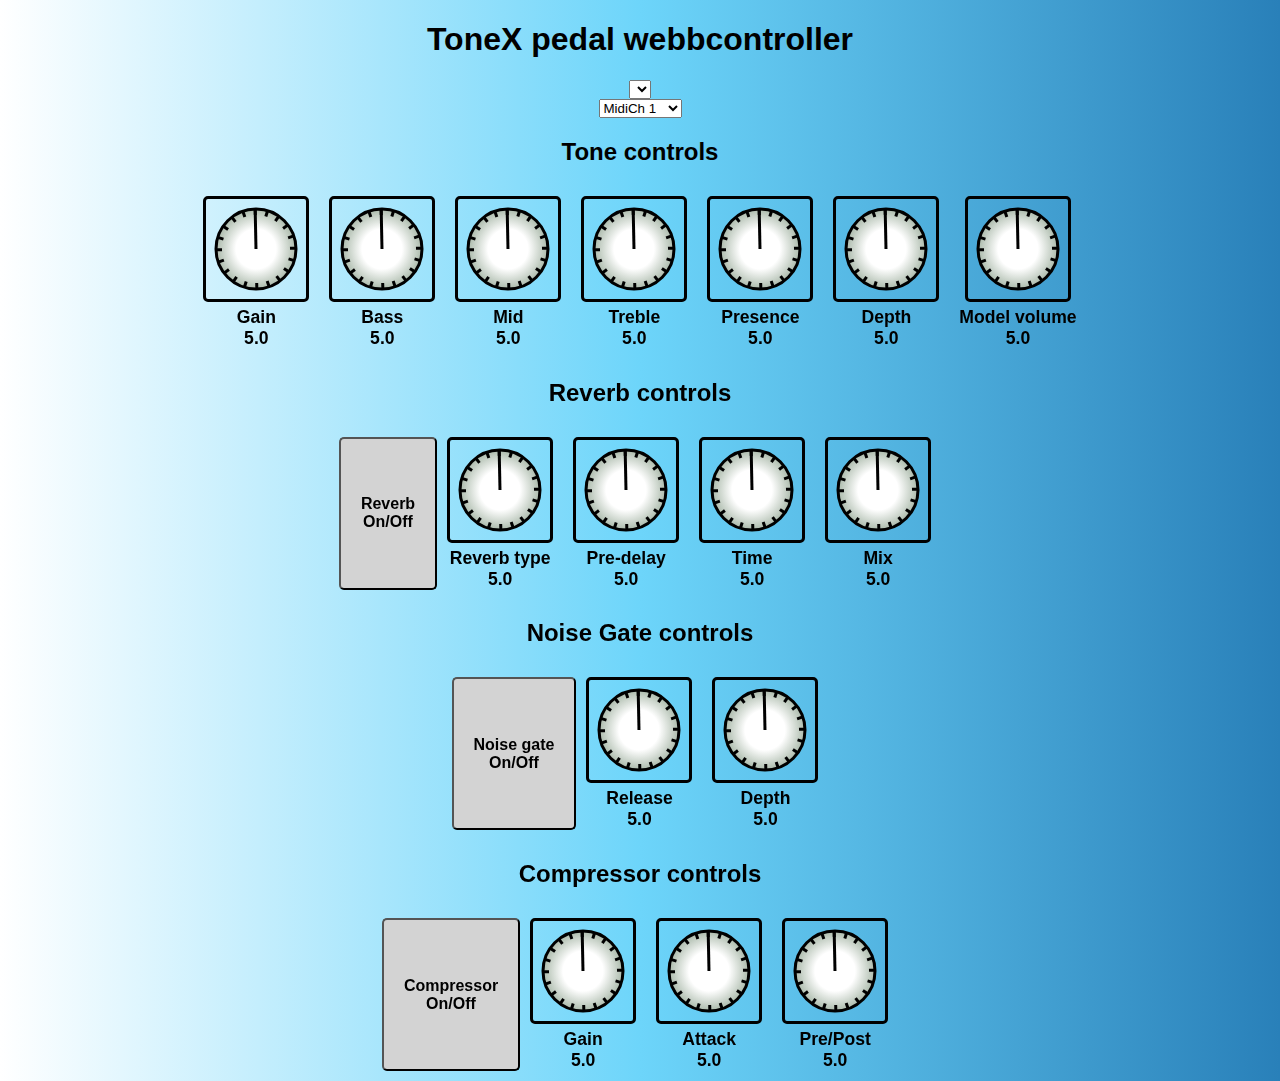
==== index.html @ 764e099e "Initial commit" ====
<!DOCTYPE html>
<html lang="sv">
<head>
    <meta charset="UTF-8">
    <meta name="viewport" content="width=device-width, initial-scale=1.0">
    <title>ToneX pedal webbcontroller</title>
    <style>
body {
    display: flex;
    flex-direction: column;
    align-items: center;
    justify-content: center;
    margin: 0;
    font-family: Arial, sans-serif;
    user-select: none;
    background: #2980B9;  /* fallback for old browsers */
background: -webkit-linear-gradient(to right, #FFFFFF, #6DD5FA, #2980B9);  /* Chrome 10-25, Safari 5.1-6 */
background: linear-gradient(to right, #FFFFFF, #6DD5FA, #2980B9); /* W3C, IE 10+/ Edge, Firefox 16+, Chrome 26+, Opera 12+, Safari 7+ */

}
h1 {
    font-size: 2em; /* Stor textstorlek */
    font-weight: bold; /* Fet text */
}
.row {
    display: flex;
    margin: 10px 0;
}
.knob-container {
    display: flex;
    flex-direction: column;
    align-items: center;
    margin: 0 10px;
}
.knob {
    border: 3px solid #000000;
    cursor: pointer;
    margin-bottom: 5px;
    border-radius: 5px;
}
.label {
    text-align: center;
              font-size: 1.1em; /* Stor textstorlek */
    font-weight: bold; /* Fet text */
}
    </style>
</head>
<body>
    <h1>ToneX pedal webbcontroller</h1>
    <select id="midi-outputs"></select>
    <select id="midi-channel">
        <!-- Kanalval från 1 till 16 -->
        <option value="0">MidiCh 1</option>
        <option value="1">MidiCh 2</option>
        <option value="2">MidiCh 3</option>
        <option value="3">MidiCh 4</option>
        <option value="4">MidiCh 5</option>
        <option value="5">MidiCh 6</option>
        <option value="6">MidiCh 7</option>
        <option value="7">MidiCh 8</option>
        <option value="8">MidiCh 9</option>
        <option value="9">MidiCh 10</option>
        <option value="10">MidiCh 11</option>
        <option value="11">MidiCh 12</option>
        <option value="12">MidiCh 13</option>
        <option value="13">MidiCh 14</option>
        <option value="14">MidiCh 15</option>
        <option value="15">MidiCh 16</option>
    </select>
<h2>Tone controls</h2>
    <div class="row" id="row1"></div>
<h2>Reverb controls</h2>
    <div class="row" id="row2"></div>
<h2>Noise Gate controls</h2>
    <div class="row" id="row3"></div>
<h2>Compressor controls</h2>
    <div class="row" id="row4"></div>
    <script src="app.js"></script>
</body>
</html>
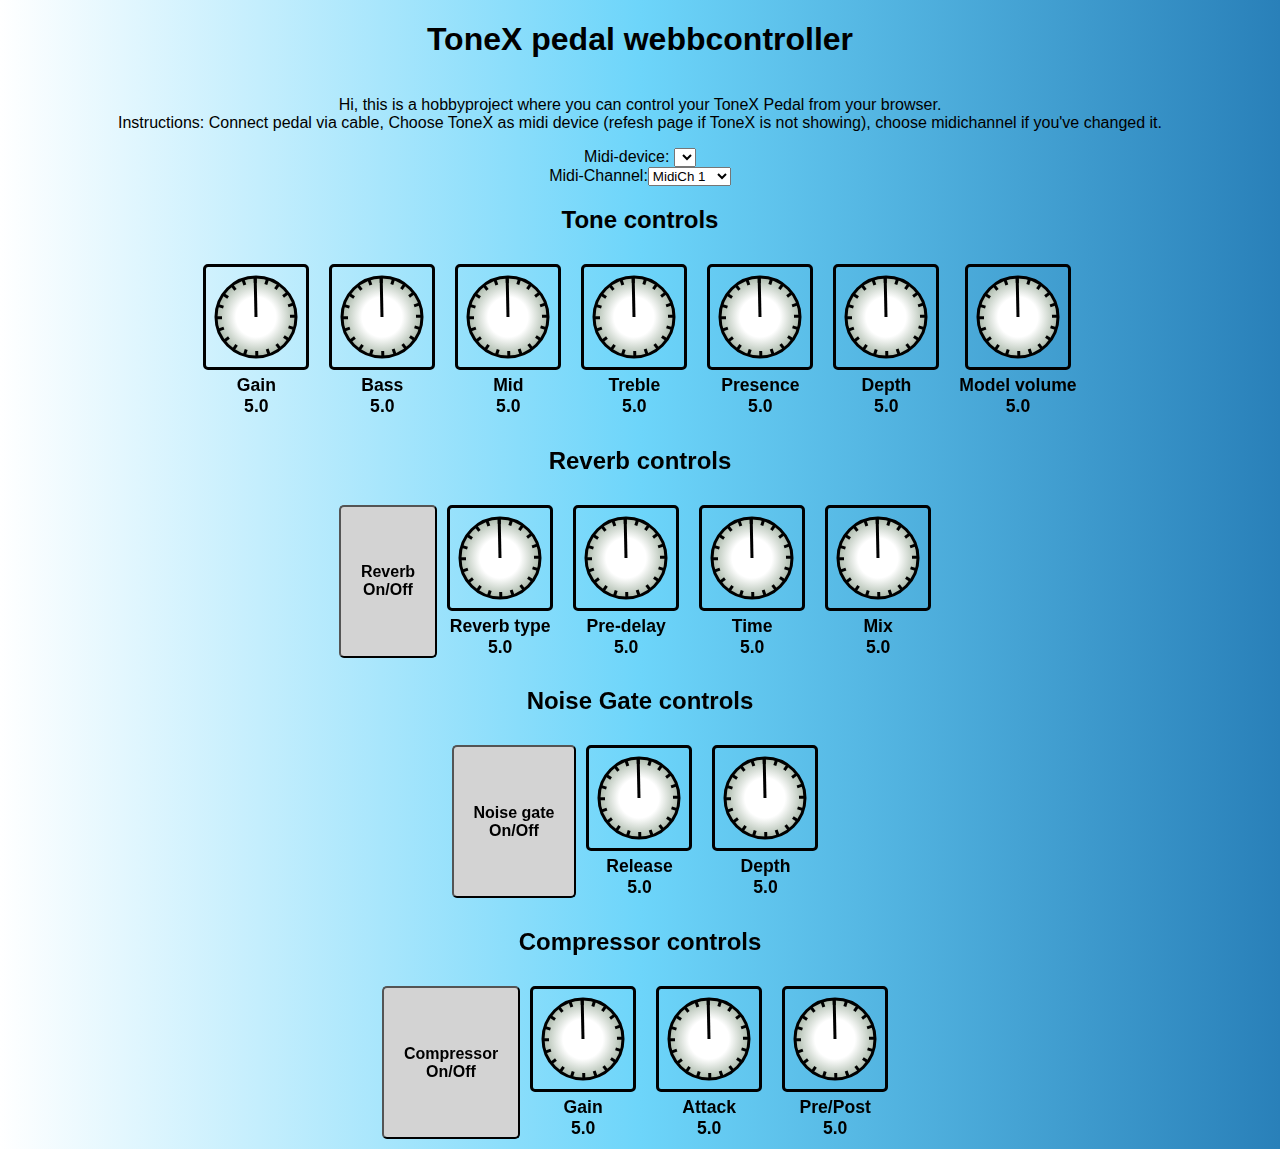
==== commit 2369de0a: "fix" ====
--- a/index.html
+++ b/index.html
@@ -3,7 +3,7 @@
 <head>
     <meta charset="UTF-8">
     <meta name="viewport" content="width=device-width, initial-scale=1.0">
-    <title>ToneX pedal webbcontroller</title>
+    <title>ToneX pedal webcontroller</title>
     <style>
 body {
     display: flex;
@@ -17,6 +17,10 @@
 background: -webkit-linear-gradient(to right, #FFFFFF, #6DD5FA, #2980B9);  /* Chrome 10-25, Safari 5.1-6 */
 background: linear-gradient(to right, #FFFFFF, #6DD5FA, #2980B9); /* W3C, IE 10+/ Edge, Firefox 16+, Chrome 26+, Opera 12+, Safari 7+ */
 
+}
+p {
+    align-items: center;
+    text-align: center;
 }
 h1 {
     font-size: 2em; /* Stor textstorlek */
@@ -47,8 +51,9 @@
 </head>
 <body>
     <h1>ToneX pedal webbcontroller</h1>
-    <select id="midi-outputs"></select>
-    <select id="midi-channel">
+    <p>Hi, this is a hobbyproject where you can control your ToneX Pedal from your browser. <br>Instructions: Connect pedal via cable, Choose ToneX as midi device (refesh page if ToneX is not showing), choose midichannel if you've changed it. </p>
+    <div>Midi-device: <select id="midi-outputs"></select> </div>
+    <div>Midi-Channel:<select id="midi-channel">
         <!-- Kanalval från 1 till 16 -->
         <option value="0">MidiCh 1</option>
         <option value="1">MidiCh 2</option>
@@ -66,7 +71,8 @@
         <option value="13">MidiCh 14</option>
         <option value="14">MidiCh 15</option>
         <option value="15">MidiCh 16</option>
-    </select>
+    </select></div>
+
 <h2>Tone controls</h2>
     <div class="row" id="row1"></div>
 <h2>Reverb controls</h2>
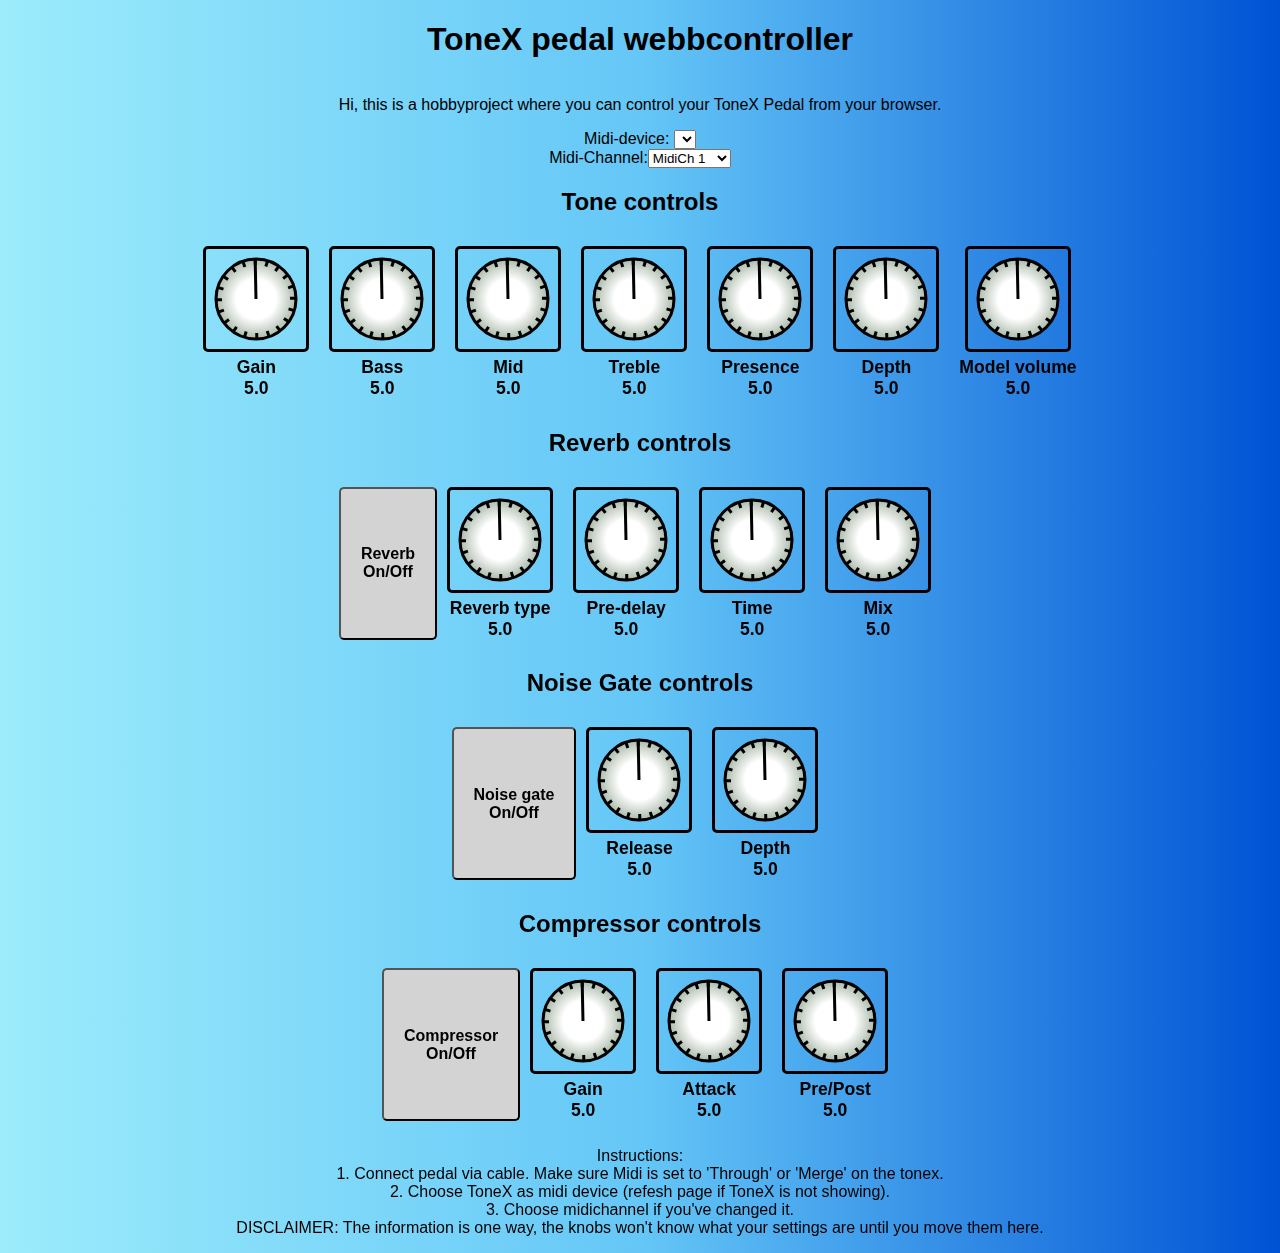
==== commit 88b8ca53: "Update index.html" ====
--- a/index.html
+++ b/index.html
@@ -14,8 +14,8 @@
     font-family: Arial, sans-serif;
     user-select: none;
     background: #2980B9;  /* fallback for old browsers */
-background: -webkit-linear-gradient(to right, #FFFFFF, #6DD5FA, #2980B9);  /* Chrome 10-25, Safari 5.1-6 */
-background: linear-gradient(to right, #FFFFFF, #6DD5FA, #2980B9); /* W3C, IE 10+/ Edge, Firefox 16+, Chrome 26+, Opera 12+, Safari 7+ */
+background: -webkit-linear-gradient(to right, #9cecfb, #65c7f7, #0052d4);  /* Chrome 10-25, Safari 5.1-6 */
+background: linear-gradient(to right, #9cecfb, #65c7f7, #0052d4); /* W3C, IE 10+/ Edge, Firefox 16+, Chrome 26+, Opera 12+, Safari 7+ */
 
 }
 p {
@@ -51,7 +51,7 @@
 </head>
 <body>
     <h1>ToneX pedal webbcontroller</h1>
-    <p>Hi, this is a hobbyproject where you can control your ToneX Pedal from your browser. <br>Instructions: Connect pedal via cable, Choose ToneX as midi device (refesh page if ToneX is not showing), choose midichannel if you've changed it. </p>
+    <p>Hi, this is a hobbyproject where you can control your ToneX Pedal from your browser.</p>
     <div>Midi-device: <select id="midi-outputs"></select> </div>
     <div>Midi-Channel:<select id="midi-channel">
         <!-- Kanalval från 1 till 16 -->
@@ -81,6 +81,12 @@
     <div class="row" id="row3"></div>
 <h2>Compressor controls</h2>
     <div class="row" id="row4"></div>
+
+    <p> Instructions: 
+        <br>1. Connect pedal via cable. Make sure Midi is set to 'Through' or 'Merge' on the tonex.
+        <br>2. Choose ToneX as midi device (refesh page if ToneX is not showing).
+        <br>3. Choose midichannel if you've changed it.
+        <br>DISCLAIMER: The information is one way, the knobs won't know what your settings are until you move them here.  </p>
     <script src="app.js"></script>
 </body>
 </html>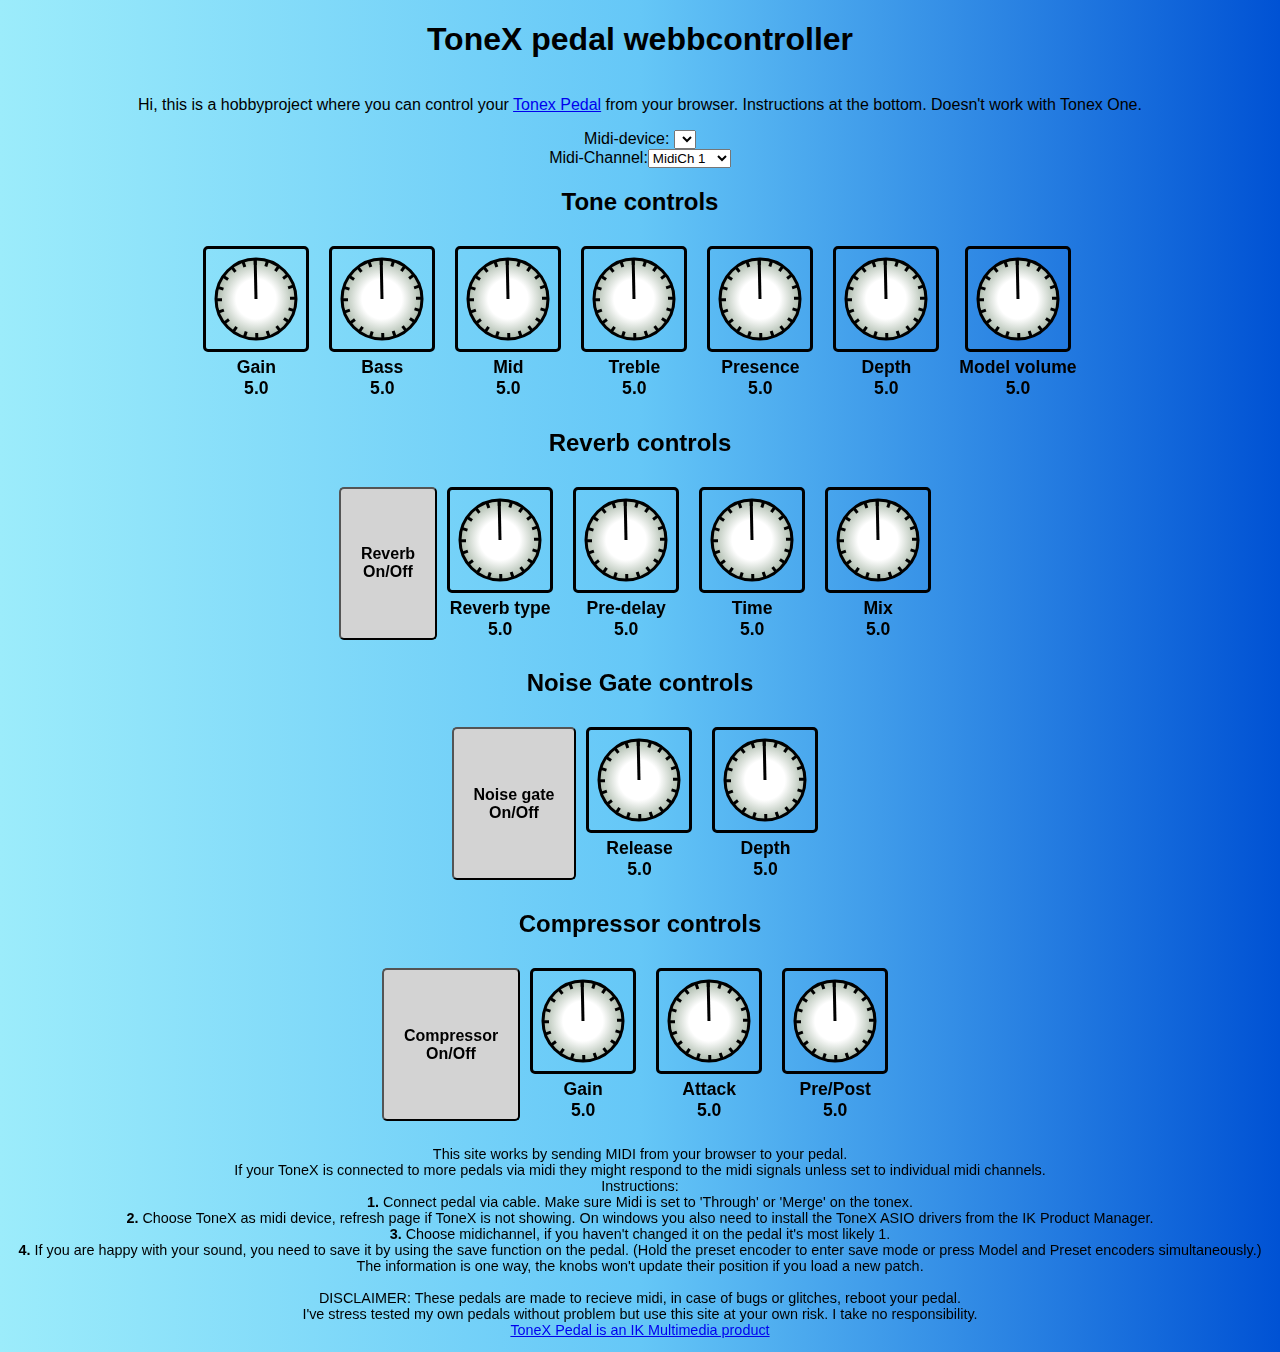
==== commit decc28a9: "Random stuff update" ====
--- a/index.html
+++ b/index.html
@@ -4,54 +4,28 @@
     <meta charset="UTF-8">
     <meta name="viewport" content="width=device-width, initial-scale=1.0">
     <title>ToneX pedal webcontroller</title>
-    <style>
-body {
-    display: flex;
-    flex-direction: column;
-    align-items: center;
-    justify-content: center;
-    margin: 0;
-    font-family: Arial, sans-serif;
-    user-select: none;
-    background: #2980B9;  /* fallback for old browsers */
-background: -webkit-linear-gradient(to right, #9cecfb, #65c7f7, #0052d4);  /* Chrome 10-25, Safari 5.1-6 */
-background: linear-gradient(to right, #9cecfb, #65c7f7, #0052d4); /* W3C, IE 10+/ Edge, Firefox 16+, Chrome 26+, Opera 12+, Safari 7+ */
-
-}
-p {
-    align-items: center;
-    text-align: center;
-}
-h1 {
-    font-size: 2em; /* Stor textstorlek */
-    font-weight: bold; /* Fet text */
-}
-.row {
-    display: flex;
-    margin: 10px 0;
-}
-.knob-container {
-    display: flex;
-    flex-direction: column;
-    align-items: center;
-    margin: 0 10px;
-}
-.knob {
-    border: 3px solid #000000;
-    cursor: pointer;
-    margin-bottom: 5px;
-    border-radius: 5px;
-}
-.label {
-    text-align: center;
-              font-size: 1.1em; /* Stor textstorlek */
-    font-weight: bold; /* Fet text */
-}
-    </style>
+    <link href="style.css" rel="stylesheet" type="text/css" />
+    <link
+    rel="apple-touch-icon"
+    sizes="180x180"
+    href="png/apple-touch-icon.png"
+  />
+  <link
+    rel="icon"
+    type="image/png"
+    sizes="32x32"
+    href="png/favicon-32x32.png"
+  />
+  <link
+    rel="icon"
+    type="image/png"
+    sizes="16x16"
+    href="png/favicon-16x16.png"
+  />
 </head>
 <body>
     <h1>ToneX pedal webbcontroller</h1>
-    <p>Hi, this is a hobbyproject where you can control your ToneX Pedal from your browser.</p>
+    <p>Hi, this is a hobbyproject where you can control your <a href="https://www.ikmultimedia.com/products/tonexpedal/">Tonex Pedal</a> from your browser. Instructions at the bottom. Doesn't work with Tonex One.</p>
     <div>Midi-device: <select id="midi-outputs"></select> </div>
     <div>Midi-Channel:<select id="midi-channel">
         <!-- Kanalval från 1 till 16 -->
@@ -82,11 +56,18 @@
 <h2>Compressor controls</h2>
     <div class="row" id="row4"></div>
 
-    <p> Instructions: 
-        <br>1. Connect pedal via cable. Make sure Midi is set to 'Through' or 'Merge' on the tonex.
-        <br>2. Choose ToneX as midi device (refesh page if ToneX is not showing).
-        <br>3. Choose midichannel if you've changed it.
-        <br>DISCLAIMER: The information is one way, the knobs won't know what your settings are until you move them here.  </p>
+    <p class="bottomText"> This site works by sending MIDI from your browser to your pedal. 
+        <br>If your ToneX is connected to more pedals via midi they might respond to the midi signals unless set to individual midi channels.
+        <br>Instructions: 
+        <br><b>1.</b> Connect pedal via cable. Make sure Midi is set to 'Through' or 'Merge' on the tonex.
+        <br><b>2.</b> Choose ToneX as midi device, refresh page if ToneX is not showing. On windows you also need to install the ToneX ASIO drivers from the IK Product Manager.
+        <br><b>3.</b> Choose midichannel, if you haven't changed it on the pedal it's most likely 1.
+        <br><b>4.</b> If you are happy with your sound, you need to save it by using the save function on the pedal. (Hold the preset encoder to enter save mode or press Model and Preset encoders simultaneously.)
+        <br>The information is one way, the knobs won't update their position if you load a new patch. 
+        <br>
+        <br>DISCLAIMER: These pedals are made to recieve midi, in case of bugs or glitches, reboot your pedal. 
+        <br>I've stress tested my own pedals without problem but use this site at your own risk. I take no responsibility. 
+        <br><a href="https://www.ikmultimedia.com/">ToneX Pedal is an IK Multimedia product</a></p>
     <script src="app.js"></script>
 </body>
 </html>--- a/style.css
+++ b/style.css
@@ -0,0 +1,48 @@
+body {
+    display: flex;
+    flex-direction: column;
+    align-items: center;
+    justify-content: center;
+    margin: 0;
+    font-family: Arial, sans-serif;
+    user-select: none;
+    background: #2980B9;  /* fallback for old browsers */
+background: -webkit-linear-gradient(to right, #9cecfb, #65c7f7, #0052d4);  /* Chrome 10-25, Safari 5.1-6 */
+background: linear-gradient(to right, #9cecfb, #65c7f7, #0052d4); /* W3C, IE 10+/ Edge, Firefox 16+, Chrome 26+, Opera 12+, Safari 7+ */
+
+}
+p {
+    align-items: center;
+    text-align: center;
+}
+h1 {
+    font-size: 2em; /* Stor textstorlek */
+    font-weight: bold; /* Fet text */
+}
+.row {
+    display: flex;
+    margin: 10px 0;
+}
+.knob-container {
+    display: flex;
+    flex-direction: column;
+    align-items: center;
+    margin: 0 10px;
+}
+.knob {
+    border: 3px solid #000000;
+    cursor: pointer;
+    margin-bottom: 5px;
+    border-radius: 5px;
+}
+.label {
+    text-align: center;
+              font-size: 1.1em; /* Stor textstorlek */
+    font-weight: bold; /* Fet text */
+}
+.bottomText {
+    text-align: center;
+    font-size: 0.9em; /* Stor textstorlek */
+
+
+}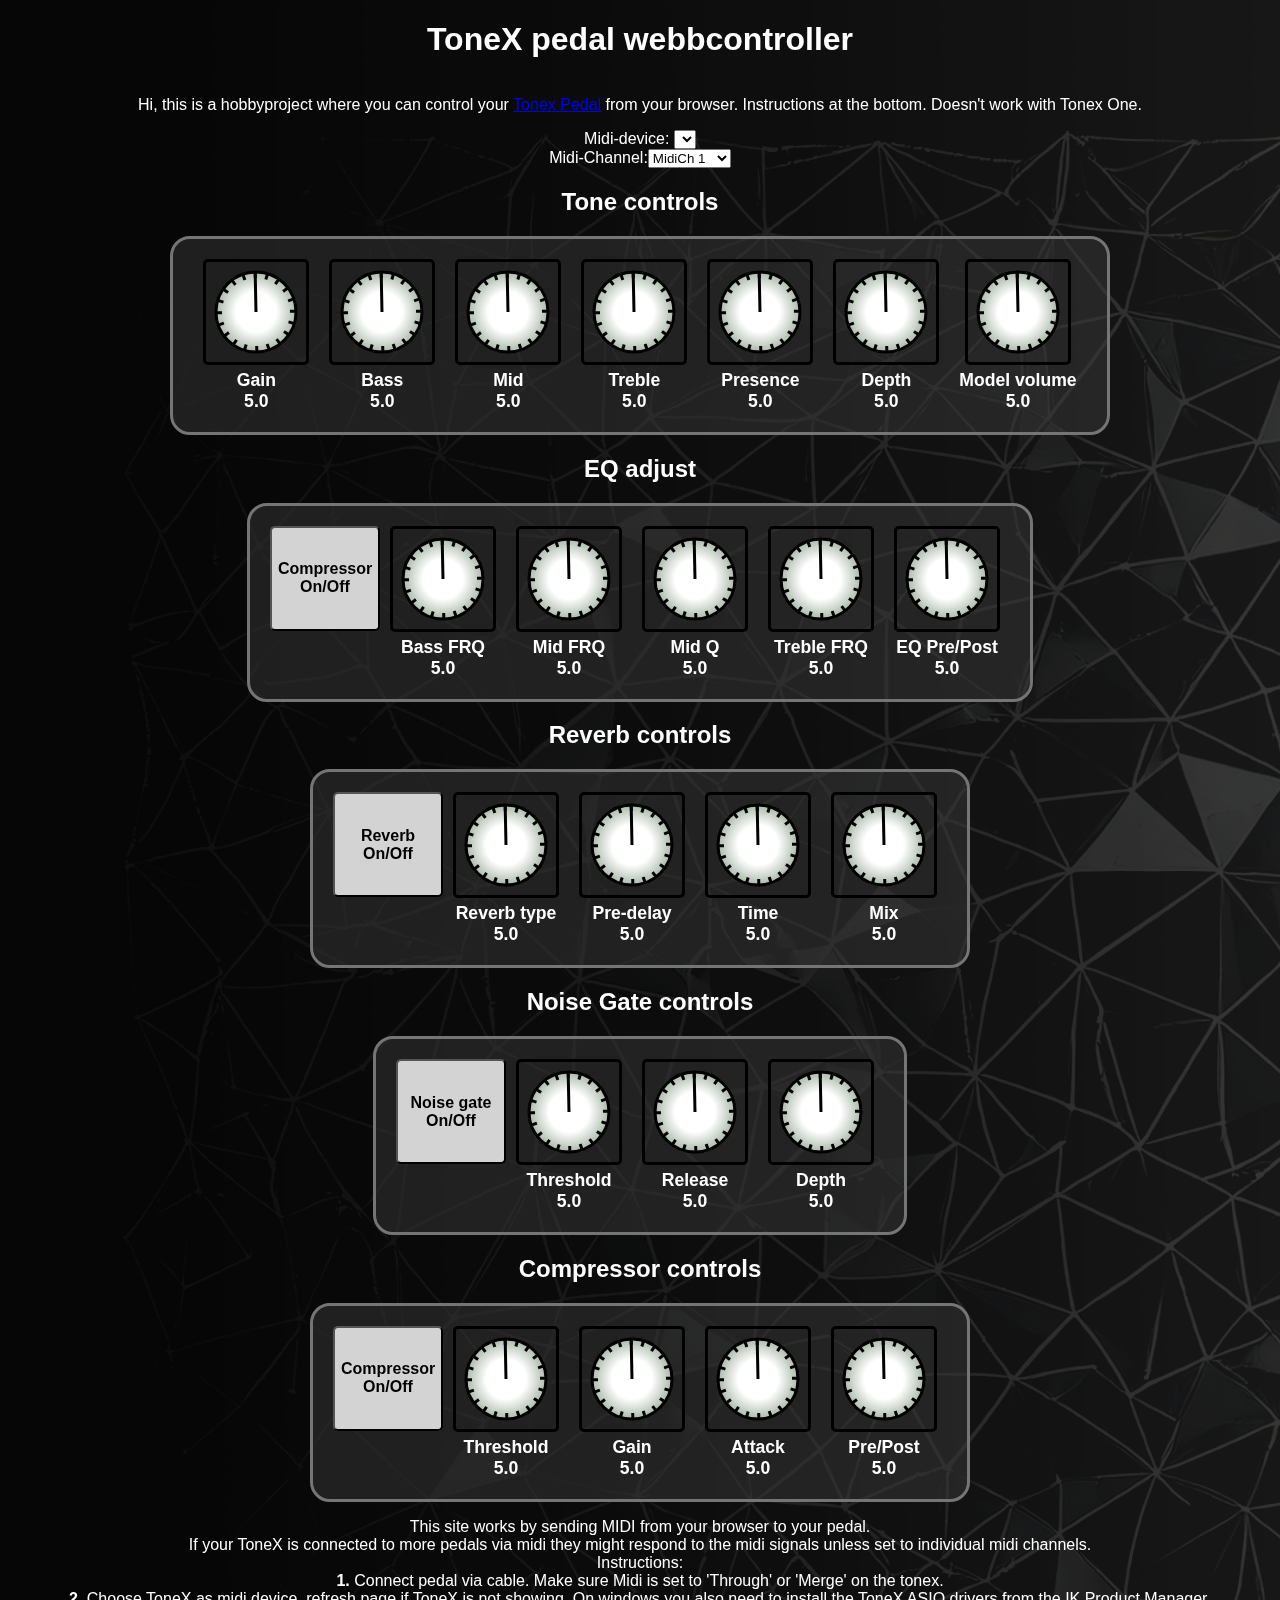
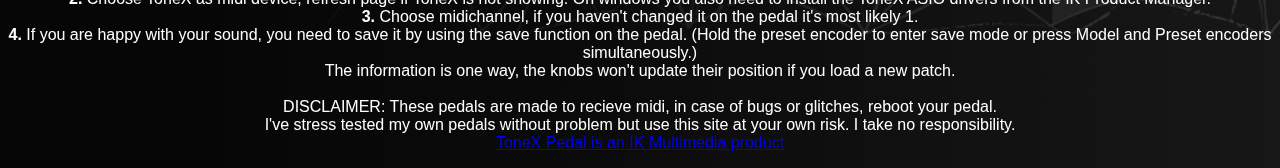
==== commit 8fc98429: "EQ add" ====
--- a/index.html
+++ b/index.html
@@ -49,6 +49,8 @@
 
 <h2>Tone controls</h2>
     <div class="row" id="row1"></div>
+<h2>EQ adjust</h2>
+    <div class="row" id="row5"></div>
 <h2>Reverb controls</h2>
     <div class="row" id="row2"></div>
 <h2>Noise Gate controls</h2>
--- a/style.css
+++ b/style.css
@@ -6,9 +6,14 @@
     margin: 0;
     font-family: Arial, sans-serif;
     user-select: none;
-    background: #2980B9;  /* fallback for old browsers */
-background: -webkit-linear-gradient(to right, #9cecfb, #65c7f7, #0052d4);  /* Chrome 10-25, Safari 5.1-6 */
-background: linear-gradient(to right, #9cecfb, #65c7f7, #0052d4); /* W3C, IE 10+/ Edge, Firefox 16+, Chrome 26+, Opera 12+, Safari 7+ */
+    background: #3f3f3f;  /* fallback for old browsers */
+background: -webkit-linear-gradient(to left, #595959, #3f3f3f, #252525);  /* Chrome 10-25, Safari 5.1-6 */
+background: linear-gradient(to left, #595959, #3f3f3f, #252525); /* W3C, IE 10+/ Edge, Firefox 16+, Chrome 26+, Opera 12+, Safari 7+ */
+    color: rgb(255, 255, 255);
+    background-image: url("png/bg.png");
+    background-repeat: no-repeat;
+    background-size: cover;
+    backdrop-filter: brightness(80%);
 
 }
 p {
@@ -21,7 +26,12 @@
 }
 .row {
     display: flex;
-    margin: 10px 0;
+    margin: 0px 10px;
+    background-color: rgba(55, 55, 55, .5);
+    border-radius: 20px;
+    padding: 20px;
+    border: 3px solid #757575;  
+    background-blend-mode: darken;
 }
 .knob-container {
     display: flex;
@@ -35,6 +45,11 @@
     margin-bottom: 5px;
     border-radius: 5px;
 }
+.toggle-button {
+    
+    width: 110px;
+    height: 105px;
+}      
 .label {
     text-align: center;
               font-size: 1.1em; /* Stor textstorlek */
@@ -42,7 +57,7 @@
 }
 .bottomText {
     text-align: center;
-    font-size: 0.9em; /* Stor textstorlek */
+    font-size: em; /* Stor textstorlek */
 
 
 }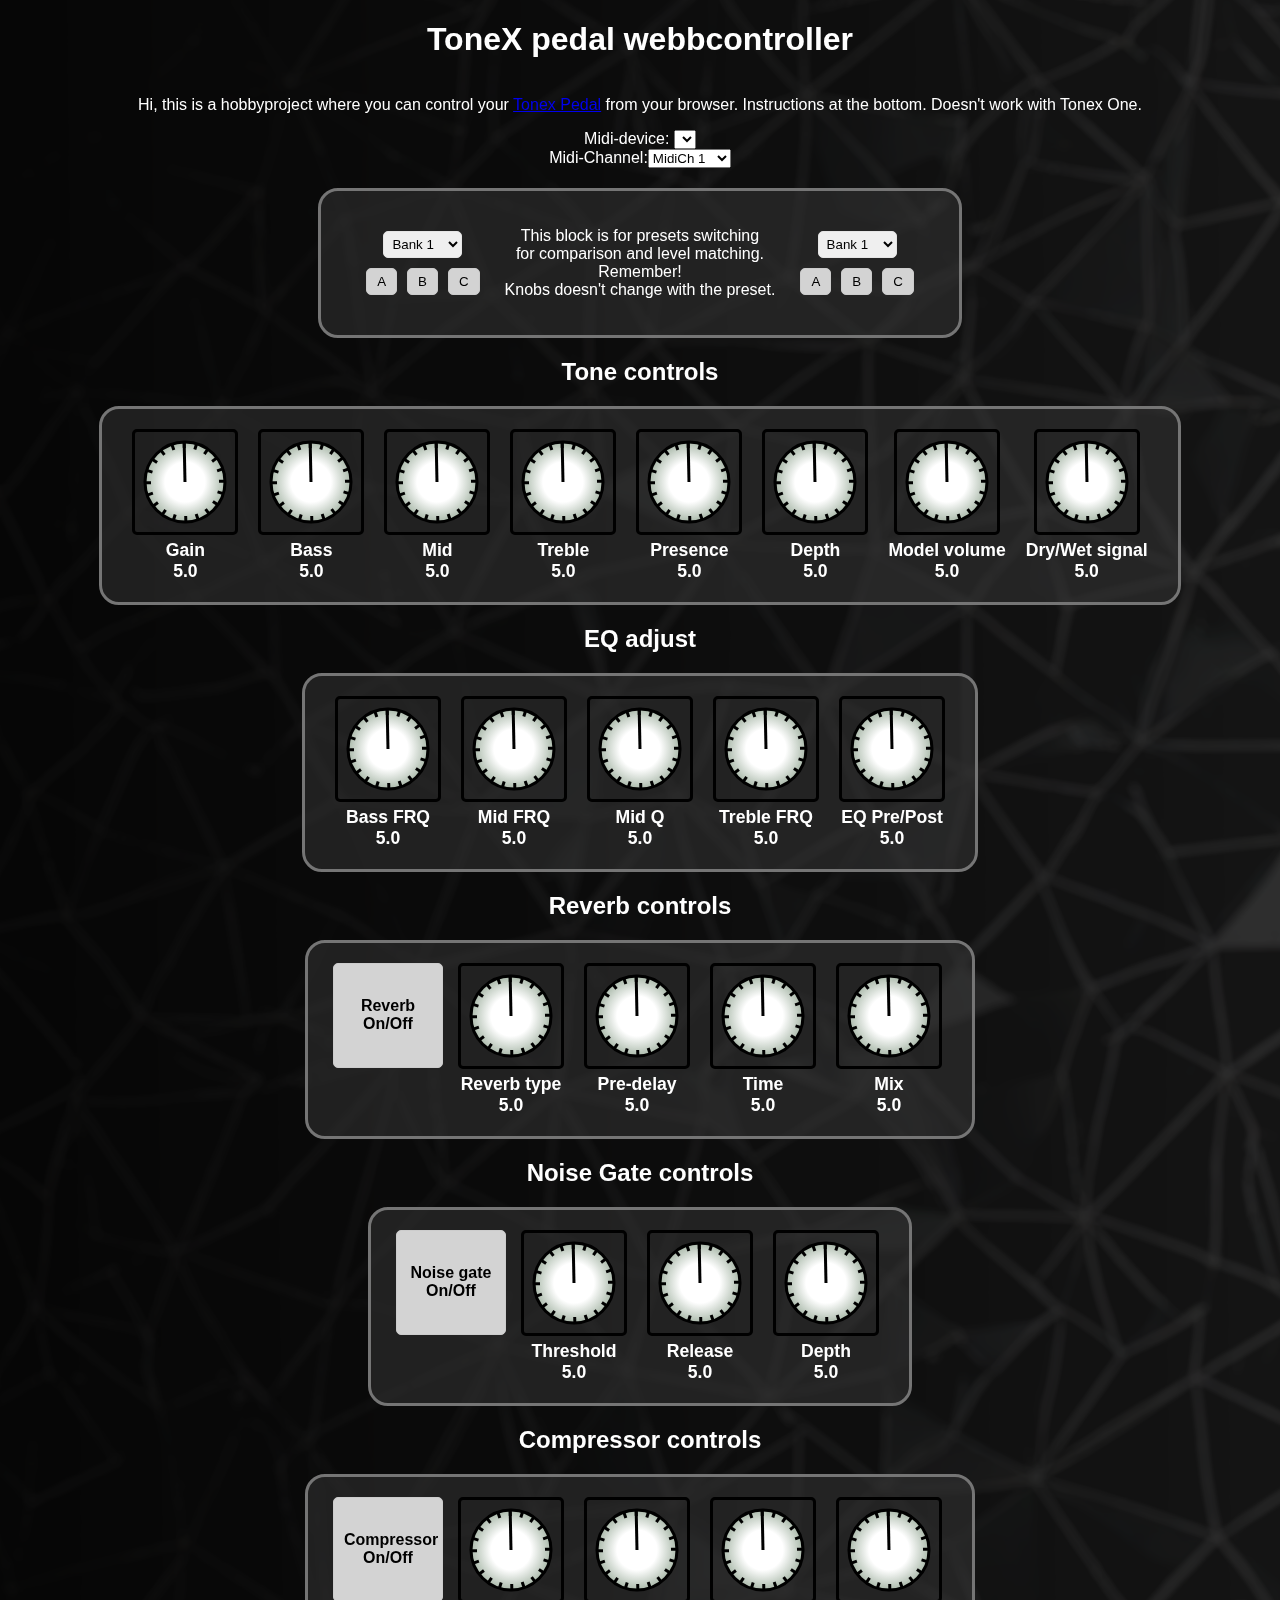
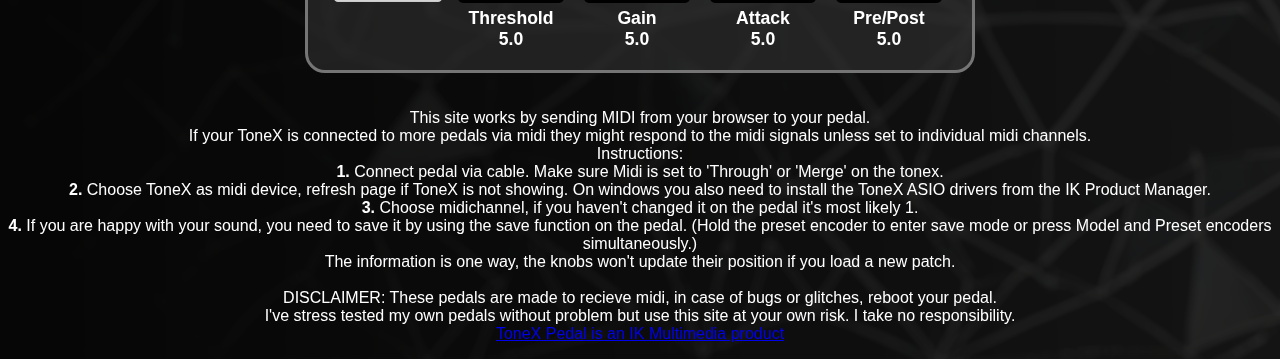
==== commit a1a4152f: "presetswitch add" ====
--- a/index.html
+++ b/index.html
@@ -46,7 +46,25 @@
         <option value="14">MidiCh 15</option>
         <option value="15">MidiCh 16</option>
     </select></div>
-
+    <div class="row">
+        <div class="cluster">
+            <select class="bank-select"></select>
+            <div class="button-group">
+                <button class="toggle-btn">A</button>
+                <button class="toggle-btn">B</button>
+                <button class="toggle-btn">C</button>
+            </div>
+        </div>
+    <p>This block is for presets switching <br>for comparison and level matching.<br>Remember!<br> Knobs doesn't change with the preset.</p>
+        <div class="cluster">
+            <select class="bank-select"></select>
+            <div class="button-group">
+                <button class="toggle-btn">A</button>
+                <button class="toggle-btn">B</button>
+                <button class="toggle-btn">C</button>
+            </div>
+        </div>
+    </div>
 <h2>Tone controls</h2>
     <div class="row" id="row1"></div>
 <h2>EQ adjust</h2>
--- a/style.css
+++ b/style.css
@@ -23,6 +23,9 @@
 h1 {
     font-size: 2em; /* Stor textstorlek */
     font-weight: bold; /* Fet text */
+}
+h2 {
+    margin: 0px;
 }
 .row {
     display: flex;
@@ -60,4 +63,64 @@
     font-size: em; /* Stor textstorlek */
 
 
+}
+.row {
+    display: flex;
+    justify-content: space-around;
+    margin: 20px;
+}
+
+.cluster {
+    display: flex;
+    flex-direction: column;
+    align-items: center;
+    margin: 10px;
+}
+
+.button-group {
+    display: flex;
+    justify-content: space-around;
+    width: 100%;
+    margin-top: 10px;
+}
+
+button {
+    padding: 5px 10px;
+    margin: 0 5px;
+    border-radius: 5px;
+    border: 1px solid #ccc;
+    background-color: #f0f0f0;
+    cursor: pointer;
+}
+
+button.selected {
+    background-color: #00FF00;
+}
+
+button:not(.selected) {
+    background-color: #D3D3D3;
+}
+.bank-select {
+    padding: 4px;
+    border: 1px solid #E5E5E5;
+    border-radius: 5px 5px 5px 5px;
+}
+.midi-outputs {
+    padding: 4px;
+    border: 1px solid #E5E5E5;
+    border-radius: 5px 5px 5px 5px;
+}
+.midi-channel {
+    padding: 4px;
+    border: 1px solid #E5E5E5;
+    border-radius: 5px 5px 5px 5px;
+}
+.cluster {
+    padding: 10px;
+    border-radius: 5px 5px 5px 5px;
+}
+.cluster.selected {
+    padding: 10px;
+    background-color: #2a5735; /* Bakgrundsfärg för markerat kluster */
+    border-radius: 5px 5px 5px 5px;
 }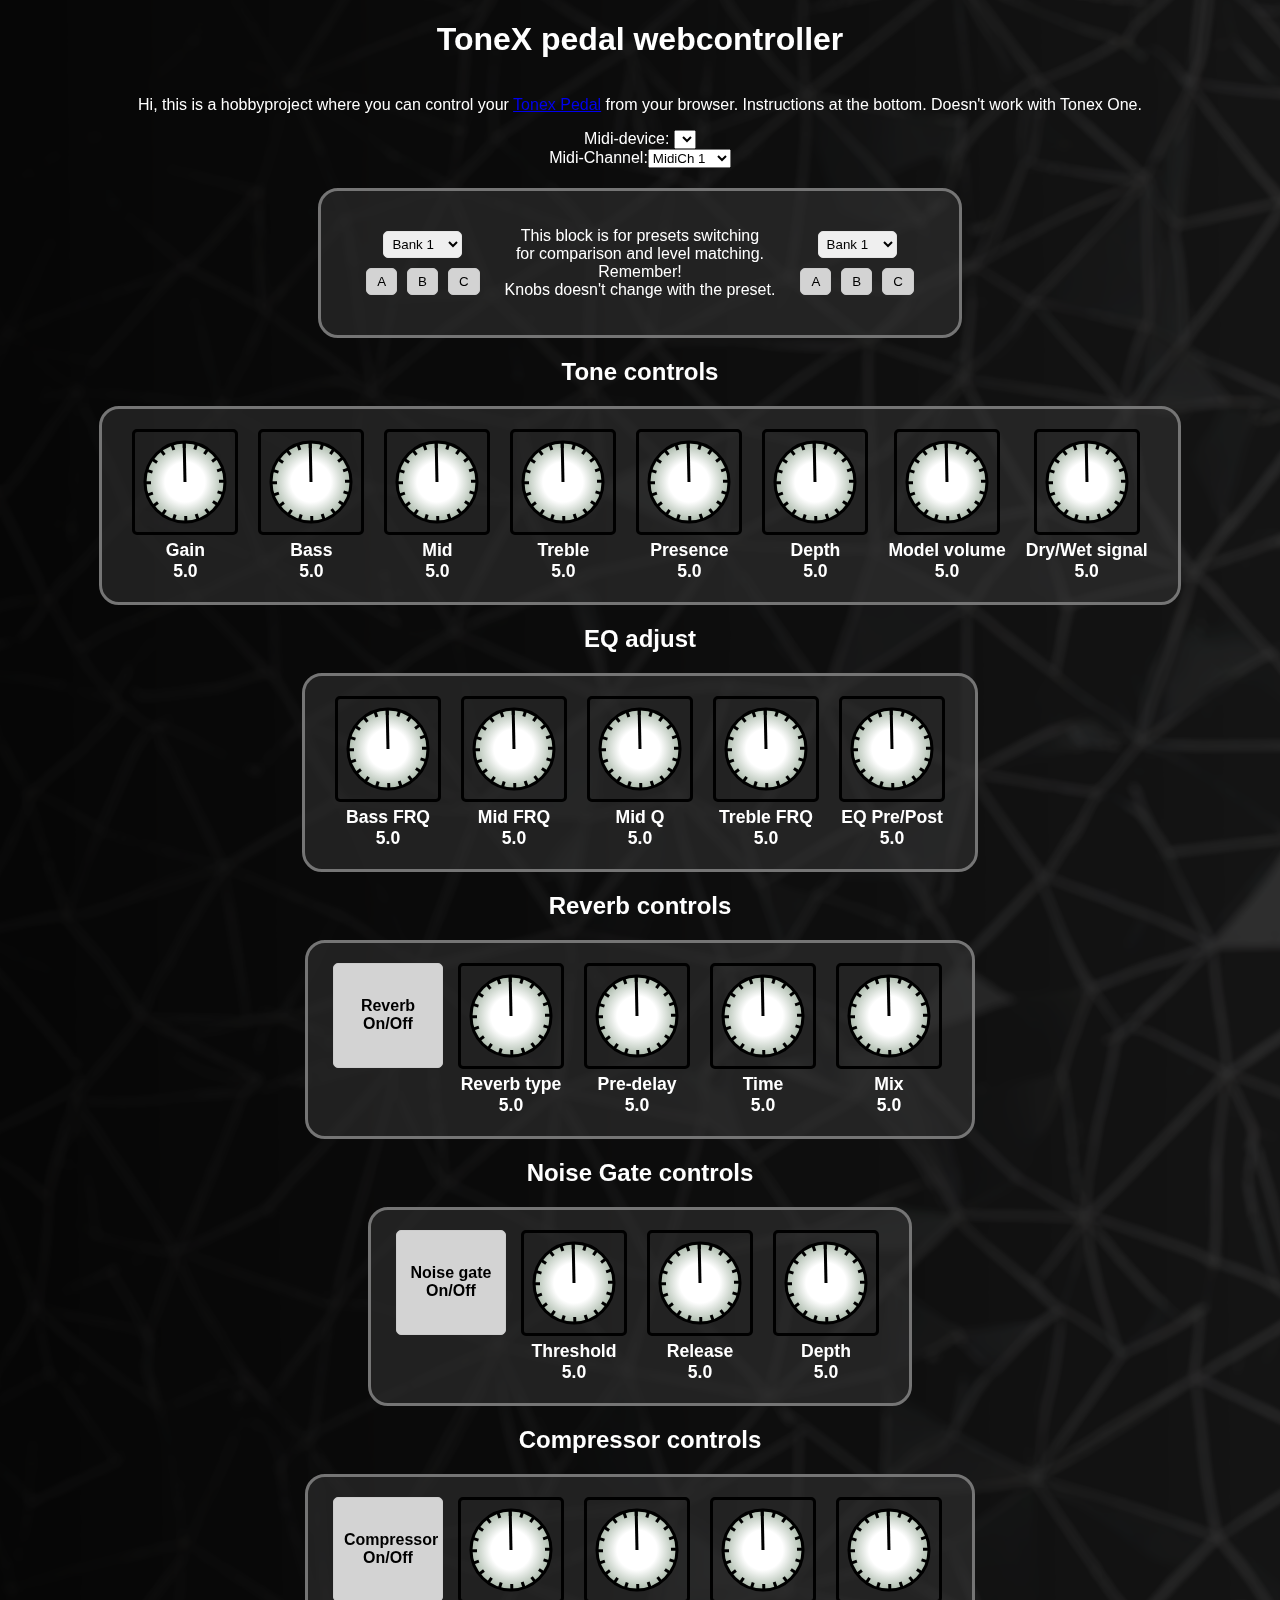
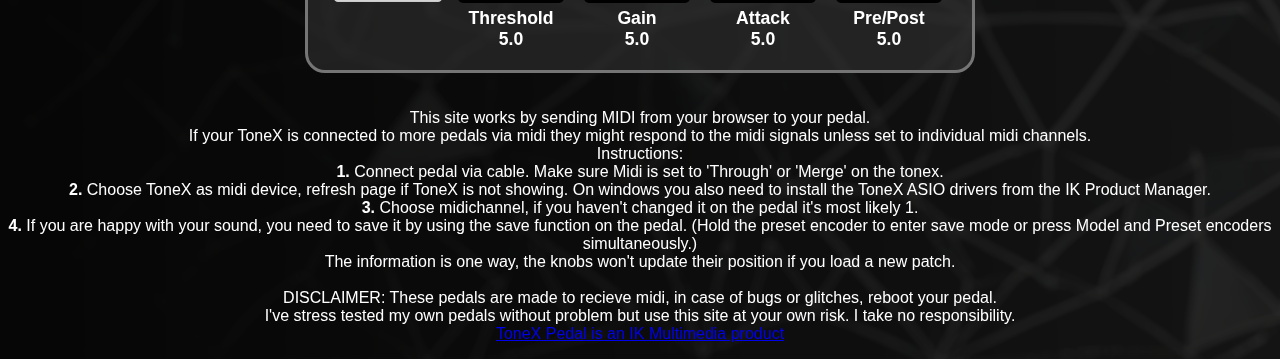
==== commit a53648f1: "Update index.html" ====
--- a/index.html
+++ b/index.html
@@ -24,7 +24,7 @@
   />
 </head>
 <body>
-    <h1>ToneX pedal webbcontroller</h1>
+    <h1>ToneX pedal webcontroller</h1>
     <p>Hi, this is a hobbyproject where you can control your <a href="https://www.ikmultimedia.com/products/tonexpedal/">Tonex Pedal</a> from your browser. Instructions at the bottom. Doesn't work with Tonex One.</p>
     <div>Midi-device: <select id="midi-outputs"></select> </div>
     <div>Midi-Channel:<select id="midi-channel">
